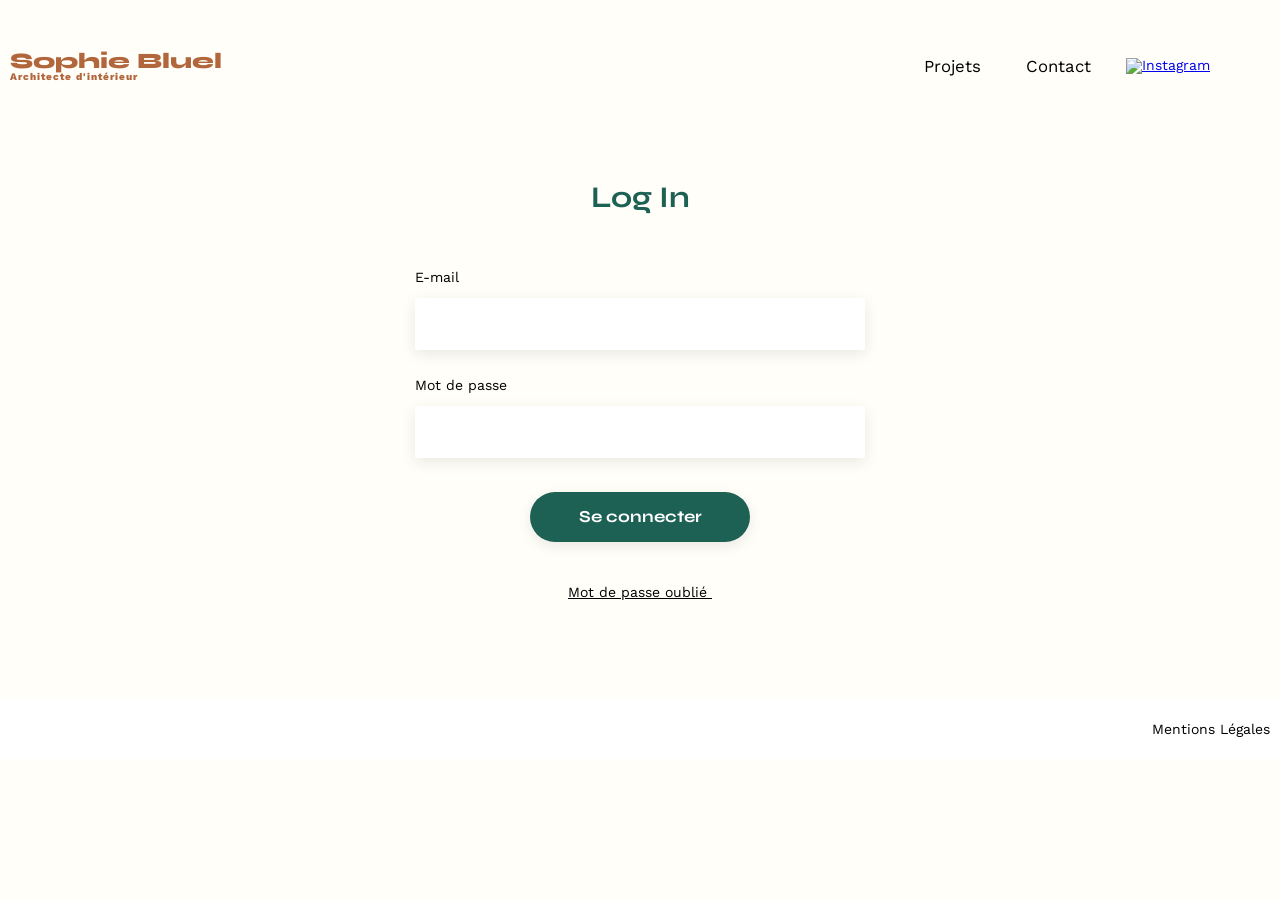
==== FrontEnd/login.html @ d61f4f7e "Ajout de la page login" ====
<!DOCTYPE html>
<html lang="fr">

<head>
    <meta charset="UTF-8">
    <title>Sophie Bluel - Architecte d'intérieur</title>
    <meta name="viewport" content="width=device-width, initial-scale=1.0">
    <link rel="preconnect" href="https://fonts.googleapis.com">
    <link rel="preconnect" href="https://fonts.gstatic.com" crossorigin>
    <link href="https://fonts.googleapis.com/css2?family=Syne:wght@700;800&family=Work+Sans&display=swap"
        rel="stylesheet">
    <meta name="description" content="">
    <link rel="stylesheet" href="./assets/login.css">
</head>

<body>
    <header>
        <h1>Sophie Bluel <span>Architecte d'intérieur</span></h1>
        <nav>
            <ul>
                <li><a href="#">Projets</a></li>
                <li><a href="#">Contact</a></li>
                <a href="https://instagram.com" target="_blank" rel="noopener">
                    <img class="icon-instagram" src="./assets/icons/instagram.png" alt="Instagram">
                </a>
                </li>
            </ul>
        </nav>
    </header>
    <main>
        <section id="connexion">
            <h2>Log In</h2>
            <form action="#" method="post">
                <label for="email">E-mail</label>
                <input type="email" name="email" id="email">
                <label for="password">Mot de passe</label>
                <input type="password" name="password" id="password">
                <input type="submit" value="Se connecter">
                <p id="login-help">
                    <a href="reset-password.html" class="forgot-password">Mot de passe oublié&nbsp;</a>
                </p>
            </form>
        </section>
    </main>

    <footer>
        <nav>
            <ul>
                <li>Mentions Légales</li>
            </ul>
        </nav>
    </footer>
</body>

</html>
---- FrontEnd/assets/login.css ----
/* http://meyerweb.com/eric/tools/css/reset/
   v2.0 | 20110126
   License: none (public domain)
*/

html,
body,
div,
span,
applet,
object,
iframe,
h1,
h2,
h3,
h4,
h5,
h6,
p,
blockquote,
pre,
a,
abbr,
acronym,
address,
big,
cite,
code,
del,
dfn,
em,
img,
ins,
kbd,
q,
s,
samp,
small,
strike,
strong,
sub,
sup,
tt,
var,
b,
u,
i,
center,
dl,
dt,
dd,
ol,
ul,
li,
fieldset,
form,
label,
legend,
table,
caption,
tbody,
tfoot,
thead,
tr,
th,
td,
article,
aside,
canvas,
details,
embed,
figure,
figcaption,
footer,
header,
hgroup,
menu,
nav,
output,
ruby,
section,
summary,
time,
mark,
audio,
video {
    margin: 0;
    padding: 0;
    border: 0;
    font-size: 100%;
    font: inherit;
    vertical-align: baseline;
}

/* HTML5 display-role reset for older browsers */
article,
aside,
details,
figcaption,
figure,
footer,
header,
hgroup,
menu,
nav,
section {
    display: block;
}

body {
    line-height: 1;
    background-color: #FFFEF8;
}

ol,
ul {
    list-style: none;
}

blockquote,
q {
    quotes: none;
}

blockquote:before,
blockquote:after,
q:before,
q:after {
    content: '';
    content: none;
}

table {
    border-collapse: collapse;
    border-spacing: 0;
}

/** end reset css**/
body {
    font-family: 'Work Sans';
    font-size: 14px;
}

main,
header {
    max-width: 1140px;
    margin: 0 auto;
}

/* RESET UL */
header nav ul {
    list-style: none;
    margin: 0;
    padding: 0;
    display: flex;
    gap: 30px;
}

header {
    display: flex;
    align-items: center;
    justify-content: space-between;
    max-width: 1140px;
    margin: 50px auto;
    padding: 0;
    width: 100%;
    box-sizing: border-box;
}

header h1 {
    margin-left: -60px;
    /* ou -60px pour plus */
}

footer nav {
    max-width: 1140px;
    margin: 0 auto;
    width: 100%;
}

section {
    margin: 50px 0;
    margin-top: 130px;
}

h1 {
    display: flex;
    flex-direction: column;
    font-family: 'Syne';
    font-size: 22px;
    font-weight: 800;
    color: #B1663C
}

h1>span {
    font-family: 'Work Sans';
    font-size: 10px;
    letter-spacing: 0.1em;
    ;
}

h2 {
    font-family: 'Syne';
    font-weight: 700;
    font-size: 30px;
    color: #1D6154
}

nav li a {
    padding: 0 10px;
    font-size: 1.2em;
    text-decoration: none;
    color: black;
}

li:hover {
    font-weight: bold;
}

#connexion>* {
    text-align: center;
}

#connexion form {
    text-align: left;
    margin-top: 30px;
    display: flex;
    flex-direction: column;
}

#connexion input {
    height: 50px;
    font-size: 1.2em;
    border: none;
    box-shadow: 0px 4px 14px rgba(0, 0, 0, 0.09);
}

#connexion label {
    margin: 2em 0 1em 0;
}

#connexion textarea {
    border: none;
    box-shadow: 0px 4px 14px rgba(0, 0, 0, 0.09);
}

#connexion>h2 {
    text-align: center;
}

input[type="submit"] {
    font-family: 'Syne';
    font-weight: 700;
    color: white;
    background-color: #1D6154;
    margin: 2em auto;
    width: 220px;
    /* plus large */
    padding: 10px 0;
    /* moins haut */
    text-align: center;
    border-radius: 60px;
}

footer nav ul {
    display: flex;
    justify-content: flex-end;
    width: 100%;
    padding: 0 60px;
    /* padding horizontal seulement, ajustable */
    margin: 0;
}

.icon-instagram {
    width: 17px;
    height: auto;
}

header nav ul {
    display: flex;
    justify-content: flex-end;
    align-items: center;
    gap: 25px;
    list-style: none;
    padding: 0;
    margin: 0;
}

section#connexion {
    margin: 80px auto;
    max-width: 450px;
    padding: 20px;
}

footer {
    background-color: white;
    height: 60px;
    width: 100%;
    margin: 0;
    padding: 0;
    display: flex;
    align-items: center;
}

footer nav ul li {
    font-weight: normal;
    font-size: 14px;
}

#login-help {
    text-align: center;
    margin-top: 10px;
}

#login-help a {
    color: black;
    font-size: 14px;
}
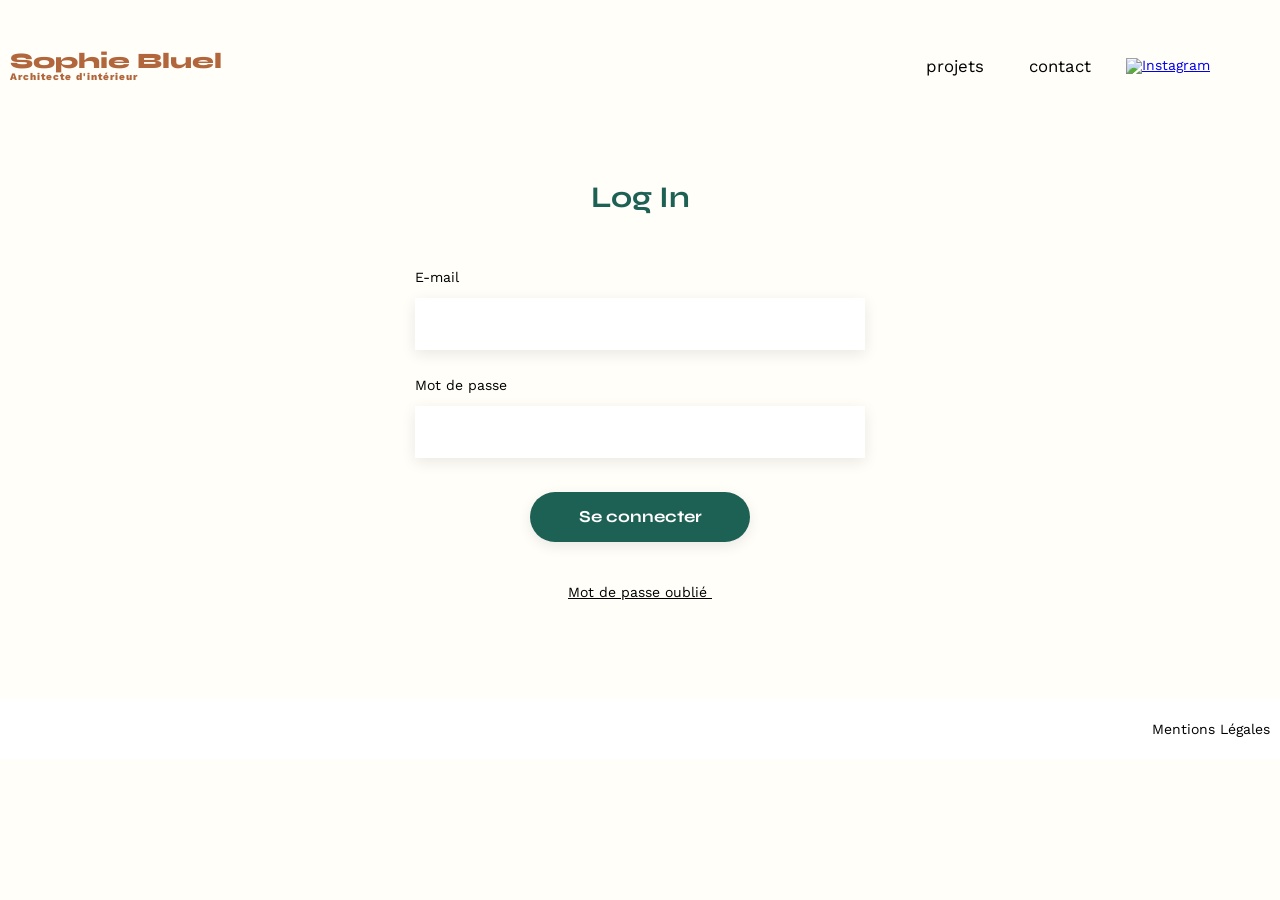
==== commit 53f50287: "Ajout authentification utilisateur et affichage de la page d'accueil lors d'une connexion" ====
--- a/FrontEnd/login.html
+++ b/FrontEnd/login.html
@@ -11,6 +11,8 @@
         rel="stylesheet">
     <meta name="description" content="">
     <link rel="stylesheet" href="./assets/login.css">
+
+
 </head>
 
 <body>
@@ -18,8 +20,8 @@
         <h1>Sophie Bluel <span>Architecte d'intérieur</span></h1>
         <nav>
             <ul>
-                <li><a href="#">Projets</a></li>
-                <li><a href="#">Contact</a></li>
+                <li><a href="#">projets</a></li>
+                <li><a href="#">contact</a></li>
                 <a href="https://instagram.com" target="_blank" rel="noopener">
                     <img class="icon-instagram" src="./assets/icons/instagram.png" alt="Instagram">
                 </a>
@@ -30,12 +32,13 @@
     <main>
         <section id="connexion">
             <h2>Log In</h2>
-            <form action="#" method="post">
+            <form id="login-form" action="#" method="post">
                 <label for="email">E-mail</label>
                 <input type="email" name="email" id="email">
                 <label for="password">Mot de passe</label>
                 <input type="password" name="password" id="password">
                 <input type="submit" value="Se connecter">
+                <p id="error-message" style="color: red;"></p>
                 <p id="login-help">
                     <a href="reset-password.html" class="forgot-password">Mot de passe oublié&nbsp;</a>
                 </p>
@@ -50,6 +53,7 @@
             </ul>
         </nav>
     </footer>
+    <script src="login.js"></script>
 </body>
 
 </html>
--- a/FrontEnd/assets/login.css
+++ b/FrontEnd/assets/login.css
@@ -169,7 +169,6 @@
 
 header h1 {
     margin-left: -60px;
-    /* ou -60px pour plus */
 }
 
 footer nav {
@@ -255,9 +254,7 @@
     background-color: #1D6154;
     margin: 2em auto;
     width: 220px;
-    /* plus large */
     padding: 10px 0;
-    /* moins haut */
     text-align: center;
     border-radius: 60px;
 }
@@ -267,7 +264,6 @@
     justify-content: flex-end;
     width: 100%;
     padding: 0 60px;
-    /* padding horizontal seulement, ajustable */
     margin: 0;
 }
 
